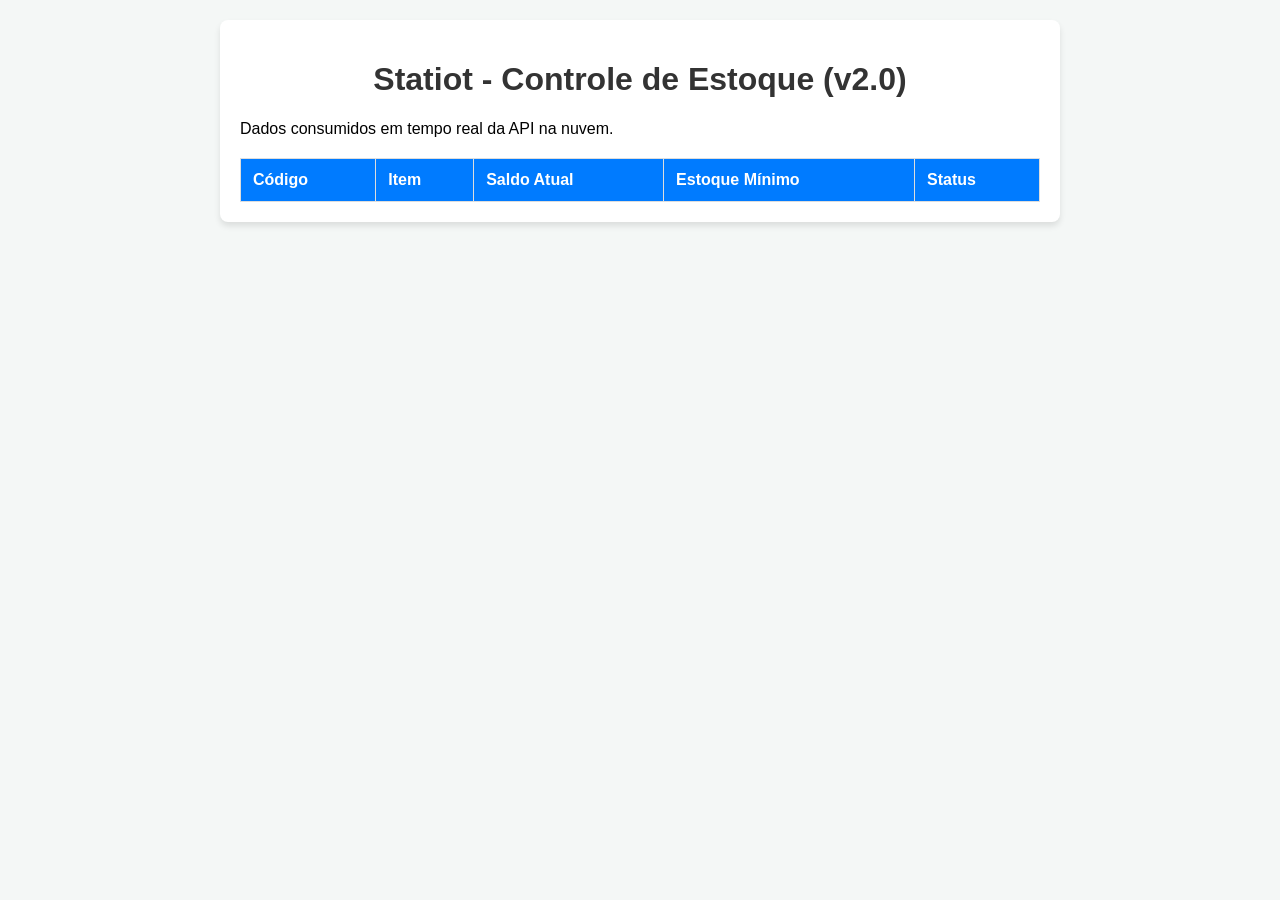
==== frontend/index.html @ 4797571a "feat: versao inicial do backend e frontend da Statiot" ====
<!DOCTYPE html>
<html lang="pt-BR">
<head>
    <meta charset="UTF-8">
    <meta name="viewport" content="width=device-width, initial-scale=1.0">
    <title>Statiot - Gestão de Estoque</title>
    <style>
        body { font-family: Arial, sans-serif; background-color: #f4f7f6; margin: 0; padding: 20px; }
        .container { max-width: 800px; margin: auto; background: white; padding: 20px; border-radius: 8px; box-shadow: 0 4px 6px rgba(0,0,0,0.1); }
        h1 { color: #333; text-align: center; }
        table { width: 100%; border-collapse: collapse; margin-top: 20px; }
        th, td { padding: 12px; border: 1px solid #ddd; text-align: left; }
        th { background-color: #007bff; color: white; }
        .status-repor { background-color: #ffcccc; color: #900; font-weight: bold; }
        .status-ok { background-color: #d4edda; color: #155724; }
    </style>
</head>
<body>

<div class="container">
    <h1>Statiot - Controle de Estoque (v2.0)</h1>
    <p>Dados consumidos em tempo real da API na nuvem.</p>
    
    <table>
        <thead>
            <tr>
                <th>Código</th>
                <th>Item</th>
                <th>Saldo Atual</th>
                <th>Estoque Mínimo</th>
                <th>Status</th>
            </tr>
        <tbody id="tabela-corpo">
            <!-- Os dados da API vão entrar aqui automaticamente -->
        </tbody>
    </table>
</div>

<script>
    // URL do seu túnel gerado no Google Colab
    const API_URL = 'https://estoque-statiot.onrender.com';

    async function carregarEstoque() {
        try {
            const resposta = await fetch(API_URL);
            const dados = await resposta.json();
            
            const tbody = document.getElementById('tabela-corpo');
            tbody.innerHTML = '';

            dados.forEach(item => {
                const classeStatus = item.Status === 'Repor' ? 'status-repor' : 'status-ok';
                
                const linha = `
                    <tr>
                        <td>${item.Codigo}</td>
                        <td>${item.Item}</td>
                        <td>${item.Saldo}</td>
                        <td>${item.EstoqueMinimo}</td>
                        <td class="${classeStatus}">${item.Status}</td>
                    </tr>
                `;
                tbody.innerHTML += linha;
            });
        } catch (erro) {
            console.error('Erro ao carregar dados da API:', erro);
            alert('Não foi possível conectar à API. Verifique se o Google Colab ainda está rodando.');
        }
    }

    // Carrega os dados assim que a página abrir
    carregarEstoque();
</script>

</body>
</html>
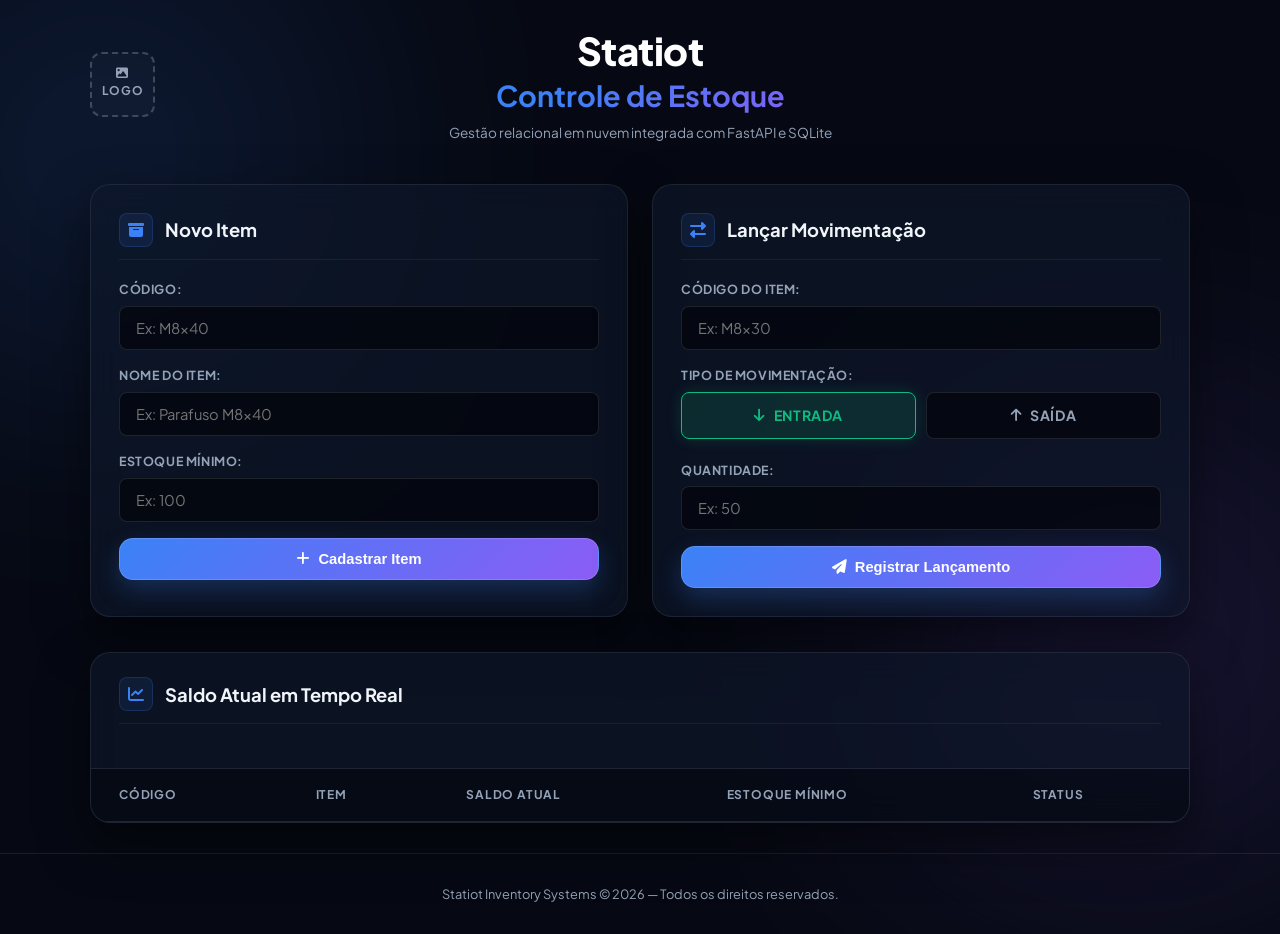
==== commit 899cc079: "feat: site 100% funcional" ====
--- a/frontend/index.html
+++ b/frontend/index.html
@@ -4,45 +4,128 @@
     <meta charset="UTF-8">
     <meta name="viewport" content="width=device-width, initial-scale=1.0">
     <title>Statiot - Gestão de Estoque</title>
-    <style>
-        body { font-family: Arial, sans-serif; background-color: #f4f7f6; margin: 0; padding: 20px; }
-        .container { max-width: 800px; margin: auto; background: white; padding: 20px; border-radius: 8px; box-shadow: 0 4px 6px rgba(0,0,0,0.1); }
-        h1 { color: #333; text-align: center; }
-        table { width: 100%; border-collapse: collapse; margin-top: 20px; }
-        th, td { padding: 12px; border: 1px solid #ddd; text-align: left; }
-        th { background-color: #007bff; color: white; }
-        .status-repor { background-color: #ffcccc; color: #900; font-weight: bold; }
-        .status-ok { background-color: #d4edda; color: #155724; }
-    </style>
+    <!-- Importação da fonte moderna -->
+    <link href="https://fonts.googleapis.com/css2?family=Plus+Jakarta+Sans:wght@400;500;600;700;800&display=swap" rel="stylesheet">
+    <!-- Font Awesome para ícones -->
+    <link rel="stylesheet" href="https://cdnjs.cloudflare.com/ajax/libs/font-awesome/6.4.0/css/all.min.css">
+    <link rel="stylesheet" href="style.css">
 </head>
 <body>
 
+    <!-- Elementos de fundo Glow -->
+    <div class="glow-bg glow-1"></div>
+    <div class="glow-bg glow-2"></div>
+
 <div class="container">
-    <h1>Statiot - Controle de Estoque (v2.0)</h1>
-    <p>Dados consumidos em tempo real da API na nuvem.</p>
+    <!-- Cabeçalho com Logo à esquerda e Statitot centralizado -->
+    <header class="app-header">
+        <div class="logo-container">
+            <!-- Insira sua logo aqui (substitua a tag ou coloque sua imagem) -->
+            <label for="logo-input" class="logo-upload-box" title="Clique para adicionar a logo da empresa">
+                <input type="file" id="logo-input" accept="image/*" style="display: none;" onchange="carregarLogo(event)">
+                <span id="logo-placeholder"><i class="fa-solid fa-image"></i> Logo</span>
+                <img id="logo-preview" src="" alt="Logo" style="display: none;">
+            </label>
+        </div>
+        <div class="header-titles">
+            <h1>Statiot</h1>
+            <h2>Controle de Estoque</h2>
+            <p>Gestão relacional em nuvem integrada com FastAPI e SQLite</p>
+        </div>
+    </header>
     
-    <table>
-        <thead>
-            <tr>
-                <th>Código</th>
-                <th>Item</th>
-                <th>Saldo Atual</th>
-                <th>Estoque Mínimo</th>
-                <th>Status</th>
-            </tr>
-        <tbody id="tabela-corpo">
-            <!-- Os dados da API vão entrar aqui automaticamente -->
-        </tbody>
-    </table>
+    <!-- Formulários de Ação -->
+    <div class="forms-grid">
+        <!-- Cadastrar Item -->
+        <div class="glass-panel">
+            <h3><i class="fa-solid fa-box-archive"></i> Novo Item</h3>
+            <form id="form-item">
+                <label>Código:</label>
+                <input type="text" id="item-codigo" placeholder="Ex: M8x40" required>
+                
+                <label>Nome do Item:</label>
+                <input type="text" id="item-nome" placeholder="Ex: Parafuso M8x40" required>
+                
+                <label>Estoque Mínimo:</label>
+                <input type="number" id="item-minimo" placeholder="Ex: 100" required>
+                
+                <button type="submit"><i class="fa-solid fa-plus"></i> Cadastrar Item</button>
+            </form>
+        </div>
+
+        <!-- Registrar Movimentação -->
+        <div class="glass-panel">
+            <h3><i class="fa-solid fa-right-left"></i> Lançar Movimentação</h3>
+            <form id="form-mov">
+                <label>Código do Item:</label>
+                <input type="text" id="mov-codigo" placeholder="Ex: M8x30" required>
+                
+                <label>Tipo de Movimentação:</label>
+                <!-- Seletor estilo Toggle / Botões de 1 clique -->
+                <div class="tipo-toggle-group">
+                    <input type="radio" id="tipo-entrada" name="mov-tipo" value="Entrada" checked>
+                    <label for="tipo-entrada" class="toggle-btn entrada-btn"><i class="fa-solid fa-arrow-down"></i> Entrada</label>
+
+                    <input type="radio" id="tipo-saida" name="mov-tipo" value="Saída">
+                    <label for="tipo-saida" class="toggle-btn saida-btn"><i class="fa-solid fa-arrow-up"></i> Saída</label>
+                </div>
+                
+                <label>Quantidade:</label>
+                <input type="number" id="mov-qtd" placeholder="Ex: 50" required>
+                
+                <button type="submit"><i class="fa-solid fa-paper-plane"></i> Registrar Lançamento</button>
+            </form>
+        </div>
+    </div>
+
+    <!-- Tabela de Estoque em Tempo Real -->
+    <div class="table-wrapper">
+        <div class="table-header">
+            <h3><i class="fa-solid fa-chart-line"></i> Saldo Atual em Tempo Real</h3>
+        </div>
+        <div class="table-container">
+            <table>
+                <thead>
+                    <tr>
+                        <th>Código</th>
+                        <th>Item</th>
+                        <th>Saldo Atual</th>
+                        <th>Estoque Mínimo</th>
+                        <th>Status</th>
+                    </tr>
+                </thead>
+                <tbody id="tabela-corpo">
+                    <!-- Preenchido via JavaScript -->
+                </tbody>
+            </table>
+        </div>
+    </div>
 </div>
 
+<footer>
+    <p>Statiot Inventory Systems &copy; 2026 — Todos os direitos reservados.</p>
+</footer>
+
 <script>
-    // URL do seu túnel gerado no Google Colab
     const API_URL = 'https://estoque-statiot.onrender.com';
 
+    // Função para pré-visualizar a logo da empresa enviada pelo usuário
+    function carregarLogo(event) {
+        const reader = new FileReader();
+        reader.onload = function(){
+            const output = document.getElementById('logo-preview');
+            const placeholder = document.getElementById('logo-placeholder');
+            output.src = reader.result;
+            output.style.display = 'block';
+            placeholder.style.display = 'none';
+        };
+        reader.readAsDataURL(event.target.files[0]);
+    }
+
+    // 1. Carregar dados do estoque
     async function carregarEstoque() {
         try {
-            const resposta = await fetch(API_URL);
+            const resposta = await fetch(`${API_URL}/api/estoque`);
             const dados = await resposta.json();
             
             const tbody = document.getElementById('tabela-corpo');
@@ -50,25 +133,75 @@
 
             dados.forEach(item => {
                 const classeStatus = item.Status === 'Repor' ? 'status-repor' : 'status-ok';
+                const iconeStatus = item.Status === 'Repor' ? '<i class="fa-solid fa-triangle-exclamation"></i> Repor' : '<i class="fa-solid fa-check"></i> OK';
                 
                 const linha = `
                     <tr>
-                        <td>${item.Codigo}</td>
+                        <td><strong>${item.Codigo}</strong></td>
                         <td>${item.Item}</td>
                         <td>${item.Saldo}</td>
                         <td>${item.EstoqueMinimo}</td>
-                        <td class="${classeStatus}">${item.Status}</td>
+                        <td><span class="status-badge ${classeStatus}">${iconeStatus}</span></td>
                     </tr>
                 `;
                 tbody.innerHTML += linha;
             });
         } catch (erro) {
-            console.error('Erro ao carregar dados da API:', erro);
-            alert('Não foi possível conectar à API. Verifique se o Google Colab ainda está rodando.');
+            console.error('Erro ao carregar dados:', erro);
         }
     }
 
-    // Carrega os dados assim que a página abrir
+    // 2. Evento para Cadastrar Novo Item
+    document.getElementById('form-item').addEventListener('submit', async (e) => {
+        e.preventDefault();
+        const payload = {
+            codigo: document.getElementById('item-codigo').value,
+            nome: document.getElementById('item-nome').value,
+            estoque_minimo: parseInt(document.getElementById('item-minimo').value)
+        };
+
+        const res = await fetch(`${API_URL}/api/itens`, {
+            method: 'POST',
+            headers: { 'Content-Type': 'application/json' },
+            body: JSON.stringify(payload)
+        });
+
+        if (res.ok) {
+            alert('Item cadastrado com sucesso!');
+            document.getElementById('form-item').reset();
+            carregarEstoque();
+        } else {
+            const err = await res.json();
+            alert('Erro: ' + (err.detail || 'Não foi possível cadastrar.'));
+        }
+    });
+
+    // 3. Evento para Registrar Movimentação
+    document.getElementById('form-mov').addEventListener('submit', async (e) => {
+        e.preventDefault();
+        const tipoSelecionado = document.querySelector('input[name="mov-tipo"]:checked').value;
+        const payload = {
+            codigo_item: document.getElementById('mov-codigo').value,
+            tipo: tipoSelecionado,
+            quantidade: parseInt(document.getElementById('mov-qtd').value)
+        };
+
+        const res = await fetch(`${API_URL}/api/movimentacoes`, {
+            method: 'POST',
+            headers: { 'Content-Type': 'application/json' },
+            body: JSON.stringify(payload)
+        });
+
+        if (res.ok) {
+            alert('Movimentação registrada com sucesso!');
+            document.getElementById('form-mov').reset();
+            carregarEstoque();
+        } else {
+            const err = await res.json();
+            alert('Erro: ' + (err.detail || 'Não foi possível registrar.'));
+        }
+    });
+
     carregarEstoque();
 </script>
 
--- a/frontend/style.css
+++ b/frontend/style.css
@@ -0,0 +1,380 @@
+:root {
+  --bg-main: #060913;
+  --bg-darker: #03050a;
+  --primary: #3b82f6;
+  --primary-glow: rgba(59, 130, 246, 0.15);
+  --primary-hover: #60a5fa;
+  --secondary: #8b5cf6;
+  --accent-emerald: #10b981;
+  --error: #ef4444;
+  --text-main: #f1f5f9;
+  --text-muted: #94a3b8;
+  --glass-bg: rgba(15, 23, 42, 0.65);
+  --glass-border: rgba(255, 255, 255, 0.08);
+  --glass-border-hover: rgba(59, 130, 246, 0.3);
+  --glass-shadow: 0 20px 50px rgba(0, 0, 0, 0.5);
+  --radius-lg: 20px;
+  --radius-md: 14px;
+  --radius-sm: 8px;
+  --transition-smooth: all 0.3s cubic-bezier(0.25, 0.8, 0.25, 1);
+}
+
+*, *::before, *::after {
+  box-sizing: border-box;
+  margin: 0;
+  padding: 0;
+}
+
+body {
+  background-color: var(--bg-main);
+  color: var(--text-main);
+  font-family: 'Plus Jakarta Sans', system-ui, -apple-system, sans-serif;
+  line-height: 1.6;
+  min-height: 100vh;
+  display: flex;
+  flex-direction: column;
+  position: relative;
+  overflow-x: hidden;
+}
+
+.glow-bg {
+  position: absolute;
+  border-radius: 50%;
+  pointer-events: none;
+  filter: blur(140px);
+  z-index: -1;
+  opacity: 0.45;
+}
+.glow-1 { width: 500px; height: 500px; background: radial-gradient(circle, var(--primary) 0%, transparent 70%); left: -150px; top: -100px; }
+.glow-2 { width: 500px; height: 500px; background: radial-gradient(circle, var(--secondary) 0%, transparent 70%); right: -100px; bottom: 5%; }
+
+.container {
+  width: min(1100px, 92vw);
+  margin: 30px auto;
+  z-index: 1;
+  flex: 1;
+}
+
+/* Cabeçalho com Logo à esquerda e Títulos centralizados */
+.app-header {
+  display: flex;
+  align-items: center;
+  justify-content: center;
+  position: relative;
+  margin-bottom: 40px;
+  padding: 0 20px;
+}
+
+.logo-container {
+  position: absolute;
+  left: 0;
+}
+
+.logo-upload-box {
+  width: 65px;
+  height: 65px;
+  border: 2px dashed rgba(255, 255, 255, 0.2);
+  border-radius: 12px;
+  display: flex;
+  align-items: center;
+  justify-content: center;
+  cursor: pointer;
+  background: rgba(255, 255, 255, 0.02);
+  transition: var(--transition-smooth);
+  overflow: hidden;
+}
+
+.logo-upload-box:hover {
+  border-color: var(--primary);
+  background: rgba(59, 130, 246, 0.05);
+}
+
+#logo-placeholder {
+  font-size: 0.75rem;
+  color: var(--text-muted);
+  text-align: center;
+  display: flex;
+  flex-direction: column;
+  gap: 2px;
+}
+
+#logo-preview {
+  width: 100%;
+  height: 100%;
+  object-fit: cover;
+}
+
+.header-titles {
+  text-align: center;
+}
+
+.header-titles h1 {
+  font-size: clamp(1.8rem, 3vw, 2.4rem);
+  font-weight: 800;
+  letter-spacing: -0.5px;
+  color: #ffffff;
+  line-height: 1.1;
+}
+
+.header-titles h2 {
+  font-size: clamp(1.3rem, 2.5vw, 1.8rem);
+  font-weight: 700;
+  background: linear-gradient(135deg, var(--primary) 30%, var(--secondary) 100%);
+  -webkit-background-clip: text;
+  -webkit-text-fill-color: transparent;
+  margin-bottom: 4px;
+}
+
+.header-titles p {
+  color: var(--text-muted);
+  font-size: 0.85rem;
+}
+
+/* Grid de Formulários */
+.forms-grid {
+  display: grid;
+  grid-template-columns: 1fr 1fr;
+  gap: 24px;
+  margin-bottom: 35px;
+}
+
+.glass-panel {
+  background: var(--glass-bg);
+  backdrop-filter: blur(16px);
+  -webkit-backdrop-filter: blur(16px);
+  border: 1px solid var(--glass-border);
+  box-shadow: var(--glass-shadow);
+  border-radius: var(--radius-lg);
+  padding: 28px;
+  transition: var(--transition-smooth);
+}
+
+.glass-panel:hover {
+  border-color: var(--glass-border-hover);
+}
+
+/* Correção de espaçamento e alinhamento dos ícones nos títulos */
+.glass-panel h3, .table-header h3 {
+  font-size: 1.15rem;
+  font-weight: 700;
+  margin-bottom: 20px;
+  color: var(--text-main);
+  display: flex;
+  align-items: center;
+  gap: 12px; /* Espaço adequado entre o ícone e o texto */
+  border-bottom: 1px solid rgba(255, 255, 255, 0.06);
+  padding-bottom: 12px;
+}
+
+.glass-panel h3 i, .table-header h3 i {
+  font-size: 1rem;
+  color: var(--primary);
+  background: rgba(59, 130, 246, 0.1);
+  padding: 8px;
+  border-radius: 8px;
+  border: 1px solid rgba(59, 130, 246, 0.2);
+}
+
+/* Campos de Formulário */
+label {
+  display: block;
+  margin-bottom: 6px;
+  font-weight: 700;
+  font-size: 0.78rem;
+  text-transform: uppercase;
+  letter-spacing: 0.6px;
+  color: var(--text-muted);
+}
+
+input, select {
+  width: 100%;
+  padding: 12px 16px;
+  background: rgba(3, 5, 10, 0.7);
+  border: 1px solid rgba(255, 255, 255, 0.1);
+  border-radius: var(--radius-sm);
+  color: var(--text-main);
+  font-family: inherit;
+  font-size: 0.92rem;
+  outline: none;
+  margin-bottom: 16px;
+  transition: var(--transition-smooth);
+}
+
+input:focus {
+  border-color: var(--primary);
+  box-shadow: 0 0 0 3px rgba(59, 130, 246, 0.2);
+  background: rgba(3, 5, 10, 0.9);
+}
+
+/* Estilo Toggle moderno para Entrada / Saída (Substituindo o select) */
+.tipo-toggle-group {
+  display: grid;
+  grid-template-columns: 1fr 1fr;
+  gap: 10px;
+  margin-bottom: 16px;
+}
+
+.tipo-toggle-group input[type="radio"] {
+  display: none;
+}
+
+.toggle-btn {
+  display: flex;
+  align-items: center;
+  justify-content: center;
+  gap: 8px;
+  padding: 11px;
+  background: rgba(3, 5, 10, 0.7);
+  border: 1px solid rgba(255, 255, 255, 0.1);
+  border-radius: var(--radius-sm);
+  color: var(--text-muted);
+  font-size: 0.88rem;
+  font-weight: 700;
+  cursor: pointer;
+  transition: var(--transition-smooth);
+  user-select: none;
+}
+
+.toggle-btn:hover {
+  background: rgba(255, 255, 255, 0.05);
+  color: var(--text-main);
+}
+
+/* Quando Entrada estiver selecionada */
+#tipo-entrada:checked + .entrada-btn {
+  background: rgba(16, 185, 129, 0.15);
+  border-color: var(--accent-emerald);
+  color: var(--accent-emerald);
+  box-shadow: 0 0 15px rgba(16, 185, 129, 0.2);
+}
+
+/* Quando Saída estiver selecionada */
+#tipo-saida:checked + .saida-btn {
+  background: rgba(239, 68, 68, 0.15);
+  border-color: var(--error);
+  color: var(--error);
+  box-shadow: 0 0 15px rgba(239, 68, 68, 0.2);
+}
+
+/* Botões de Ação */
+button[type="submit"] {
+  display: inline-flex;
+  align-items: center;
+  justify-content: center;
+  gap: 8px;
+  width: 100%;
+  padding: 12px 20px;
+  font-weight: 700;
+  font-size: 0.92rem;
+  border-radius: var(--radius-md);
+  border: 1px solid rgba(255, 255, 255, 0.15);
+  background: linear-gradient(135deg, var(--primary), var(--secondary));
+  color: #ffffff;
+  cursor: pointer;
+  box-shadow: 0 10px 25px rgba(59, 130, 246, 0.25);
+  transition: var(--transition-smooth);
+}
+
+button[type="submit"]:hover {
+  background: linear-gradient(135deg, var(--primary-hover), #7c3aed);
+  box-shadow: 0 12px 30px rgba(59, 130, 246, 0.4);
+  transform: translateY(-2px);
+}
+
+/* Tabela de Gestão */
+.table-wrapper {
+  background: var(--glass-bg);
+  backdrop-filter: blur(16px);
+  -webkit-backdrop-filter: blur(16px);
+  border: 1px solid var(--glass-border);
+  box-shadow: var(--glass-shadow);
+  border-radius: var(--radius-lg);
+  overflow: hidden;
+}
+
+.table-header {
+  padding: 24px 28px;
+  border-bottom: 1px solid var(--glass-border);
+}
+
+.table-container {
+  width: 100%;
+  overflow-x: auto;
+}
+
+table {
+  width: 100%;
+  border-collapse: collapse;
+  text-align: left;
+}
+
+th, td {
+  padding: 16px 28px;
+  font-size: 0.9rem;
+}
+
+th {
+  background-color: rgba(3, 5, 10, 0.5);
+  color: var(--text-muted);
+  font-weight: 700;
+  text-transform: uppercase;
+  font-size: 0.75rem;
+  letter-spacing: 0.8px;
+  border-bottom: 1px solid var(--glass-border);
+}
+
+tr:not(:last-child) td {
+  border-bottom: 1px solid rgba(255, 255, 255, 0.04);
+}
+
+tr:hover td {
+  background: rgba(255, 255, 255, 0.02);
+}
+
+/* Badges de Status */
+.status-badge {
+  display: inline-flex;
+  align-items: center;
+  gap: 6px;
+  padding: 6px 14px;
+  border-radius: 99px;
+  font-size: 0.75rem;
+  font-weight: 800;
+  text-transform: uppercase;
+  letter-spacing: 0.5px;
+}
+
+.status-ok {
+  background: rgba(16, 185, 129, 0.1);
+  color: var(--accent-emerald);
+  border: 1px solid rgba(16, 185, 129, 0.25);
+}
+
+.status-repor {
+  background: rgba(239, 68, 68, 0.1);
+  color: var(--error);
+  border: 1px solid rgba(239, 68, 68, 0.25);
+}
+
+footer {
+  text-align: center;
+  padding: 30px 0;
+  color: var(--text-muted);
+  font-size: 0.8rem;
+  border-top: 1px solid var(--glass-border);
+  margin-top: auto;
+}
+
+/* Responsividade Mobile */
+@media (max-width: 768px) {
+  .app-header {
+    flex-direction: column;
+    gap: 15px;
+  }
+  .logo-container {
+    position: static;
+  }
+  .forms-grid {
+    grid-template-columns: 1fr;
+  }
+}
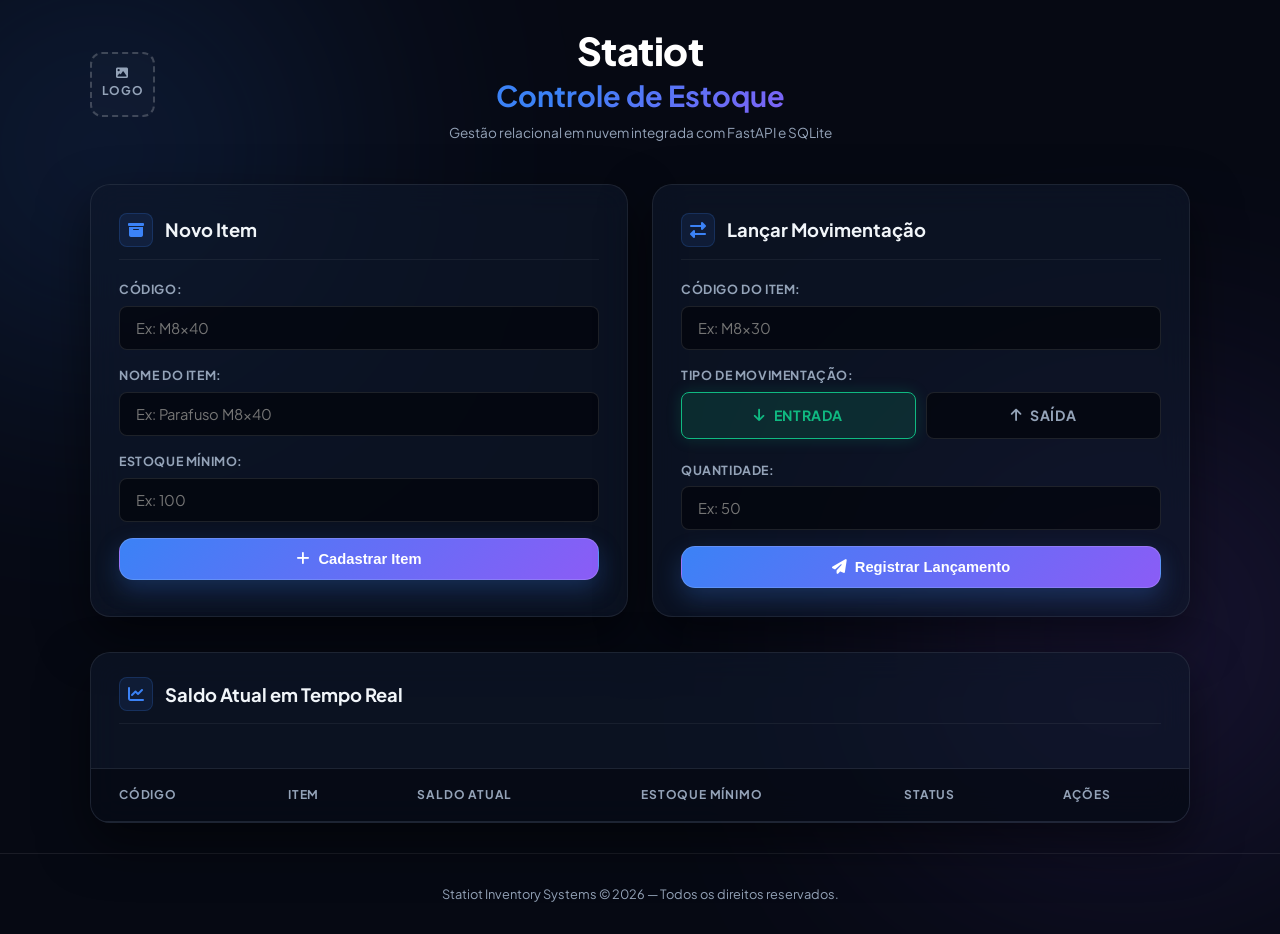
==== commit 3e904f2c: "fix: implementando botão de etiqueta" ====
--- a/frontend/index.html
+++ b/frontend/index.html
@@ -70,8 +70,8 @@
                     <label for="tipo-saida" class="toggle-btn saida-btn"><i class="fa-solid fa-arrow-up"></i> Saída</label>
                 </div>
                 
-                <label>Quantidade:</label>
-                <input type="number" id="mov-qtd" placeholder="Ex: 50" required>
+               <label>Quantidade:</label>
+                    <input type="number" id="mov-qtd" placeholder="Ex: 50" min="1" required>
                 
                 <button type="submit"><i class="fa-solid fa-paper-plane"></i> Registrar Lançamento</button>
             </form>
@@ -92,6 +92,7 @@
                         <th>Saldo Atual</th>
                         <th>Estoque Mínimo</th>
                         <th>Status</th>
+                        <th>Ações</th> <!-- Coluna nova para o botão de etiqueta -->
                     </tr>
                 </thead>
                 <tbody id="tabela-corpo">
@@ -142,6 +143,11 @@
                         <td>${item.Saldo}</td>
                         <td>${item.EstoqueMinimo}</td>
                         <td><span class="status-badge ${classeStatus}">${iconeStatus}</span></td>
+                        <td>
+                            <a href="${API_URL}/api/etiqueta/${item.Codigo}" target="_blank" class="btn-etiqueta" title="Baixar Etiqueta em PDF com QR Code">
+                                <i class="fa-solid fa-qrcode"></i> Etiqueta
+                            </a>
+                        </td>
                     </tr>
                 `;
                 tbody.innerHTML += linha;
@@ -179,11 +185,20 @@
     // 3. Evento para Registrar Movimentação
     document.getElementById('form-mov').addEventListener('submit', async (e) => {
         e.preventDefault();
+        
+        const qtdInput = parseInt(document.getElementById('mov-qtd').value);
+        
+        // Trava de segurança no Front contra números negativos ou zero
+        if (isNaN(qtdInput) || qtdInput <= 0) {
+            alert('Por favor, insira uma quantidade válida maior que zero.');
+            return;
+        }
+
         const tipoSelecionado = document.querySelector('input[name="mov-tipo"]:checked').value;
         const payload = {
             codigo_item: document.getElementById('mov-codigo').value,
             tipo: tipoSelecionado,
-            quantidade: parseInt(document.getElementById('mov-qtd').value)
+            quantidade: qtdInput
         };
 
         const res = await fetch(`${API_URL}/api/movimentacoes`, {
--- a/frontend/style.css
+++ b/frontend/style.css
@@ -377,4 +377,26 @@
   .forms-grid {
     grid-template-columns: 1fr;
   }
+}
+
+
+.btn-etiqueta {
+  display: inline-flex;
+  align-items: center;
+  gap: 6px;
+  padding: 6px 12px;
+  background: rgba(59, 130, 246, 0.1);
+  color: var(--primary);
+  border: 1px solid rgba(59, 130, 246, 0.25);
+  border-radius: var(--radius-sm);
+  font-size: 0.75rem;
+  font-weight: 700;
+  text-decoration: none;
+  transition: var(--transition-smooth);
+}
+
+.btn-etiqueta:hover {
+  background: var(--primary);
+  color: #ffffff;
+  box-shadow: 0 0 15px rgba(59, 130, 246, 0.3);
 }
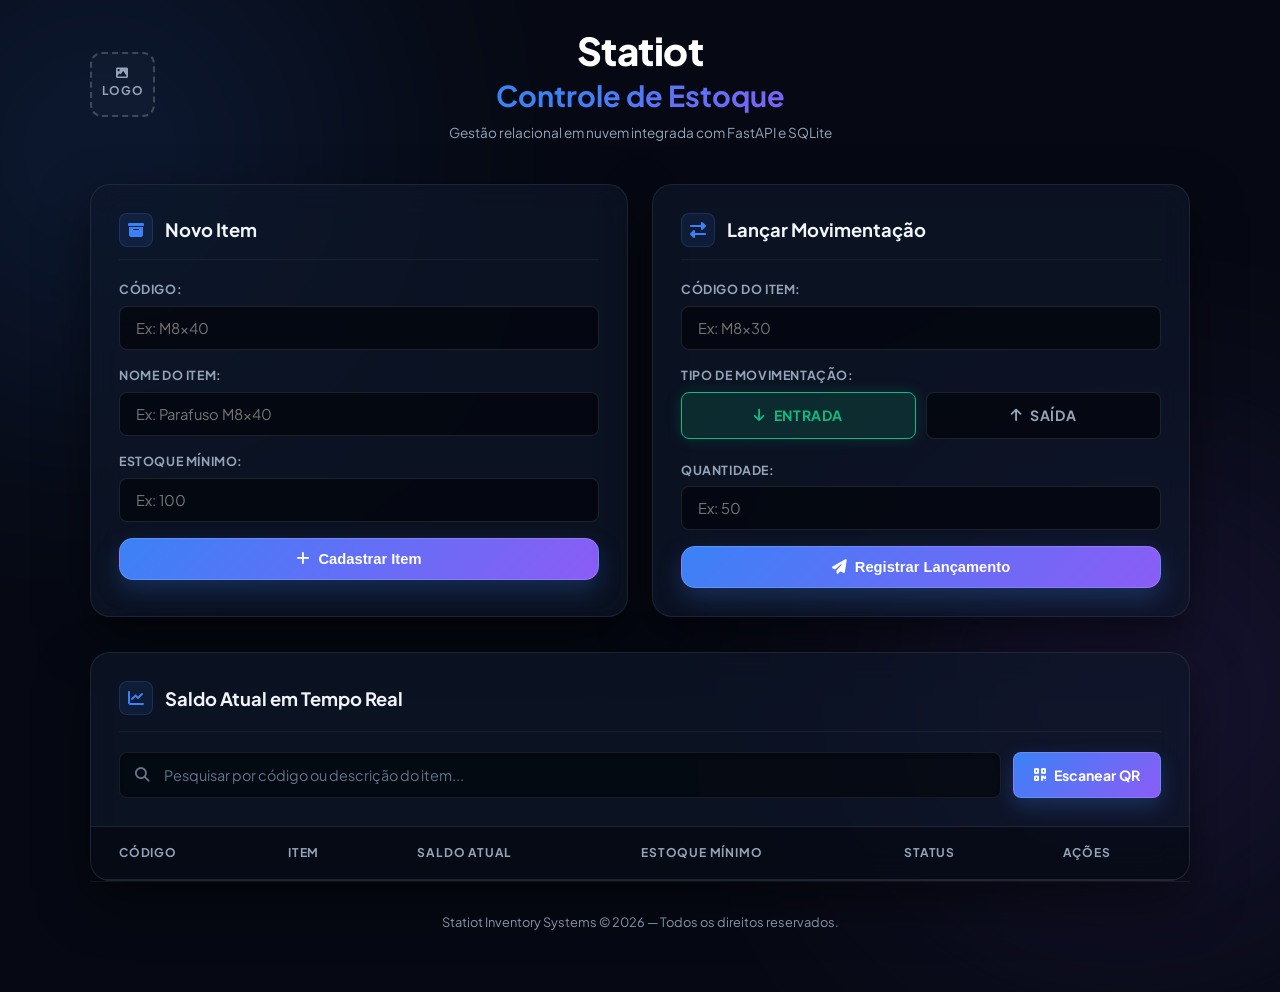
==== commit c4d2b417: "adicionando pagina do ativo" ====
--- a/frontend/index.html
+++ b/frontend/index.html
@@ -9,6 +9,8 @@
     <!-- Font Awesome para ícones -->
     <link rel="stylesheet" href="https://cdnjs.cloudflare.com/ajax/libs/font-awesome/6.4.0/css/all.min.css">
     <link rel="stylesheet" href="style.css">
+    <!-- Biblioteca Html5-Qrcode -->
+    <script src="https://cdnjs.cloudflare.com/ajax/libs/html5-qrcode/2.3.8/html5-qrcode.min.js"></script>
 </head>
 <body>
 
@@ -78,11 +80,37 @@
         </div>
     </div>
 
-    <!-- Tabela de Estoque em Tempo Real -->
+   <!-- Tabela de Estoque e Barra de Ferramentas Elegante -->
+    <!-- Tabela de Estoque e Barra de Ferramentas Elegante -->
     <div class="table-wrapper">
-        <div class="table-header">
-            <h3><i class="fa-solid fa-chart-line"></i> Saldo Atual em Tempo Real</h3>
-        </div>
+        <div class="table-header search-toolbar">
+            <div class="table-header-top">
+                <h3><i class="fa-solid fa-chart-line"></i> Saldo Atual em Tempo Real</h3>
+            </div>
+            
+            <!-- Barra de Ferramentas (Busca + Escaner perfeitamente nivelados) -->
+            <div class="search-action-group">
+                <div class="search-bar-wrapper">
+                    <i class="fa-solid fa-magnifying-glass search-icon"></i>
+                    <input type="text" id="input-busca" placeholder="Pesquisar por código ou descrição do item..." onkeyup="filtrarEstoque()">
+                </div>
+                <button type="button" onclick="toggleLeitorModal()" class="btn-scanner-refined" title="Escanear Etiqueta">
+                    <i class="fa-solid fa-qrcode"></i>
+                    <span>Escanear QR</span>
+                </button>
+            </div>
+
+            <!-- Modal / Coletor Flutuante Estilizado -->
+            <div id="modal-leitor" class="scanner-modal" style="display: none;">
+                <div class="scanner-modal-header">
+                    <span><i class="fa-solid fa-camera-viewfinder"></i> Leitor de Ativos</span>
+                    <button type="button" onclick="pararLeitor()"><i class="fa-solid fa-xmark"></i></button>
+                </div>
+                <div id="reader" class="scanner-viewport"></div>
+                <div id="resultado-leitura" class="scanner-result"></div>
+            </div>
+        </div>
+
         <div class="table-container">
             <table>
                 <thead>
@@ -92,7 +120,7 @@
                         <th>Saldo Atual</th>
                         <th>Estoque Mínimo</th>
                         <th>Status</th>
-                        <th>Ações</th> <!-- Coluna nova para o botão de etiqueta -->
+                        <th>Ações</th>
                     </tr>
                 </thead>
                 <tbody id="tabela-corpo">
@@ -101,7 +129,6 @@
             </table>
         </div>
     </div>
-</div>
 
 <footer>
     <p>Statiot Inventory Systems &copy; 2026 — Todos os direitos reservados.</p>
@@ -218,6 +245,113 @@
     });
 
     carregarEstoque();
+let html5QrCode = null;
+let listaEstoqueGlobal = []; // Armazena os dados para a busca instantânea
+
+// Sobrescrever a função carregarEstoque para salvar os dados na global
+async function carregarEstoque() {
+    try {
+        const resposta = await fetch(`${API_URL}/api/estoque`);
+        listaEstoqueGlobal = await resposta.json();
+        renderizarTabela(listaEstoqueGlobal);
+    } catch (erro) {
+        console.error('Erro ao carregar dados:', erro);
+    }
+}
+
+function renderizarTabela(dados) {
+    const tbody = document.getElementById('tabela-corpo');
+    tbody.innerHTML = '';
+
+    if (dados.length === 0) {
+        tbody.innerHTML = `<tr><td colspan="6" style="text-align: center; color: var(--text-muted); padding: 20px;">Nenhum item encontrado.</td></tr>`;
+        return;
+    }
+
+    dados.forEach(item => {
+        const classeStatus = item.Status === 'Repor' ? 'status-repor' : 'status-ok';
+        const iconeStatus = item.Status === 'Repor' ? '<i class="fa-solid fa-triangle-exclamation"></i> Repor' : '<i class="fa-solid fa-check"></i> OK';
+        
+        const linha = `
+            <tr>
+                <td><strong>${item.Codigo}</strong></td>
+                <td>${item.Item}</td>
+                <td>${item.Saldo}</td>
+                <td>${item.EstoqueMinimo}</td>
+                <td><span class="status-badge ${classeStatus}">${iconeStatus}</span></td>
+                <td>
+                    <a href="${API_URL}/api/etiqueta/${item.Codigo}" target="_blank" class="btn-etiqueta" title="Baixar Etiqueta em PDF com QR Code">
+                        <i class="fa-solid fa-qrcode"></i> Etiqueta
+                    </a>
+                </td>
+            </tr>
+        `;
+        tbody.innerHTML += linha;
+    });
+}
+
+// Filtro instantâneo de pesquisa
+function filtrarEstoque() {
+    const termo = document.getElementById('input-busca').value.toLowerCase();
+    const filtrados = listaEstoqueGlobal.filter(item => 
+        item.Codigo.toLowerCase().includes(termo) || item.Item.toLowerCase().includes(termo)
+    );
+    renderizarTabela(filtrados);
+}
+
+// Controle do Modal do Leitor
+function toggleLeitorModal() {
+    const modal = document.getElementById('modal-leitor');
+    if (modal.style.display === 'none' || modal.style.display === '') {
+        modal.style.display = 'block';
+        iniciarLeitor();
+    } else {
+        pararLeitor();
+    }
+}
+
+function iniciarLeitor() {
+    if (html5QrCode && html5QrCode.isScanning) return;
+
+    html5QrCode = new Html5Qrcode("reader");
+    const config = { fps: 10, qrbox: { width: 200, height: 200 } };
+    
+    html5QrCode.start(
+        { facingMode: "environment" },
+        config,
+        (decodedText) => {
+            let codigoAtivo = decodedText;
+            if (decodedText.includes('/ativo/')) {
+                const partes = decodedText.split('/ativo/');
+                codigoAtivo = partes[1];
+            }
+
+            document.getElementById('resultado-leitura').innerHTML = `
+                <span style="color: #10b981;"><i class="fa-solid fa-circle-check"></i> Lido: <strong>${codigoAtivo}</strong></span>
+            `;
+
+            // Joga o código direto na barra de pesquisa para filtrar o item na hora!
+            const inputBusca = document.getElementById('input-busca');
+            inputBusca.value = codigoAtivo;
+            filtrarEstoque();
+
+            pararLeitor();
+        },
+        (errorMessage) => {}
+    ).catch((err) => {
+        alert("Erro ao acessar a câmera. Verifique as permissões.");
+        pararLeitor();
+    });
+}
+
+function pararLeitor() {
+    if (html5QrCode && html5QrCode.isScanning) {
+        html5QrCode.stop().catch(err => console.error(err));
+    }
+    const modal = document.getElementById('modal-leitor');
+    if (modal) modal.style.display = 'none';
+}
+
 </script>
 
 </body>
--- a/frontend/style.css
+++ b/frontend/style.css
@@ -399,4 +399,113 @@
   background: var(--primary);
   color: #ffffff;
   box-shadow: 0 0 15px rgba(59, 130, 246, 0.3);
+}
+/* --- Barra de Ferramentas & Pesquisa Redesenhada (Elegante & Alinhada) --- */
+.search-toolbar {
+  display: flex;
+  flex-direction: column;
+  gap: 20px;
+  padding: 28px;
+}
+
+.table-header-top {
+  display: flex;
+  justify-content: space-between;
+  align-items: center;
+  flex-wrap: wrap;
+  gap: 15px;
+  border-bottom: 1px solid rgba(255, 255, 255, 0.06);
+  padding-bottom: 16px;
+}
+
+.table-header-top h3 {
+  margin-bottom: 0 !important;
+  border-bottom: none !important;
+  padding-bottom: 0 !important;
+}
+
+.search-action-group {
+  display: flex;
+  gap: 12px;
+  width: 100%;
+  max-width: 100%;
+  align-items: center;
+}
+
+.search-bar-wrapper {
+  position: relative;
+  flex: 1;
+  display: flex;
+  align-items: center;
+}
+
+.search-bar-wrapper .search-icon {
+  position: absolute;
+  left: 16px;
+  color: #64748b;
+  font-size: 0.9rem;
+  pointer-events: none;
+  transition: color 0.2s ease;
+}
+
+.search-bar-wrapper input {
+  width: 100%;
+  height: 46px; /* Altura fixa idêntica ao botão para alinhar perfeitamente */
+  padding: 0 16px 0 44px;
+  background: rgba(3, 5, 10, 0.6);
+  border: 1px solid rgba(255, 255, 255, 0.08);
+  border-radius: var(--radius-sm);
+  color: #f8fafc;
+  font-size: 0.9rem;
+  font-family: inherit;
+  outline: none;
+  margin-bottom: 0 !important;
+  transition: all 0.25s cubic-bezier(0.16, 1, 0.3, 1);
+  box-shadow: inset 0 2px 4px rgba(0, 0, 0, 0.2);
+}
+
+.search-bar-wrapper input::placeholder {
+  color: #64748b;
+}
+
+.search-bar-wrapper input:focus {
+  background: rgba(3, 5, 10, 0.85);
+  border-color: var(--primary);
+  box-shadow: 0 0 0 3px rgba(59, 130, 246, 0.2), inset 0 2px 4px rgba(0, 0, 0, 0.2);
+}
+
+.search-bar-wrapper input:focus + .search-icon,
+.search-bar-wrapper:focus-within .search-icon {
+  color: var(--primary);
+}
+
+/* --- Botão do Scanner Perfeitamente Alinhado --- */
+.btn-scanner-refined {
+  display: inline-flex;
+  align-items: center;
+  justify-content: center;
+  gap: 8px;
+  height: 46px; /* Mesma altura exata do input */
+  padding: 0 20px;
+  background: linear-gradient(135deg, var(--primary), var(--secondary));
+  color: #ffffff;
+  border: 1px solid rgba(255, 255, 255, 0.15);
+  border-radius: var(--radius-sm);
+  font-size: 0.88rem;
+  font-weight: 700;
+  font-family: inherit;
+  cursor: pointer;
+  white-space: nowrap;
+  box-shadow: 0 8px 20px rgba(59, 130, 246, 0.25);
+  transition: var(--transition-smooth);
+}
+
+.btn-scanner-refined:hover {
+  background: linear-gradient(135deg, var(--primary-hover), #7c3aed);
+  box-shadow: 0 10px 25px rgba(59, 130, 246, 0.4);
+  transform: translateY(-1px);
+}
+
+.btn-scanner-refined:active {
+  transform: translateY(0);
 }
